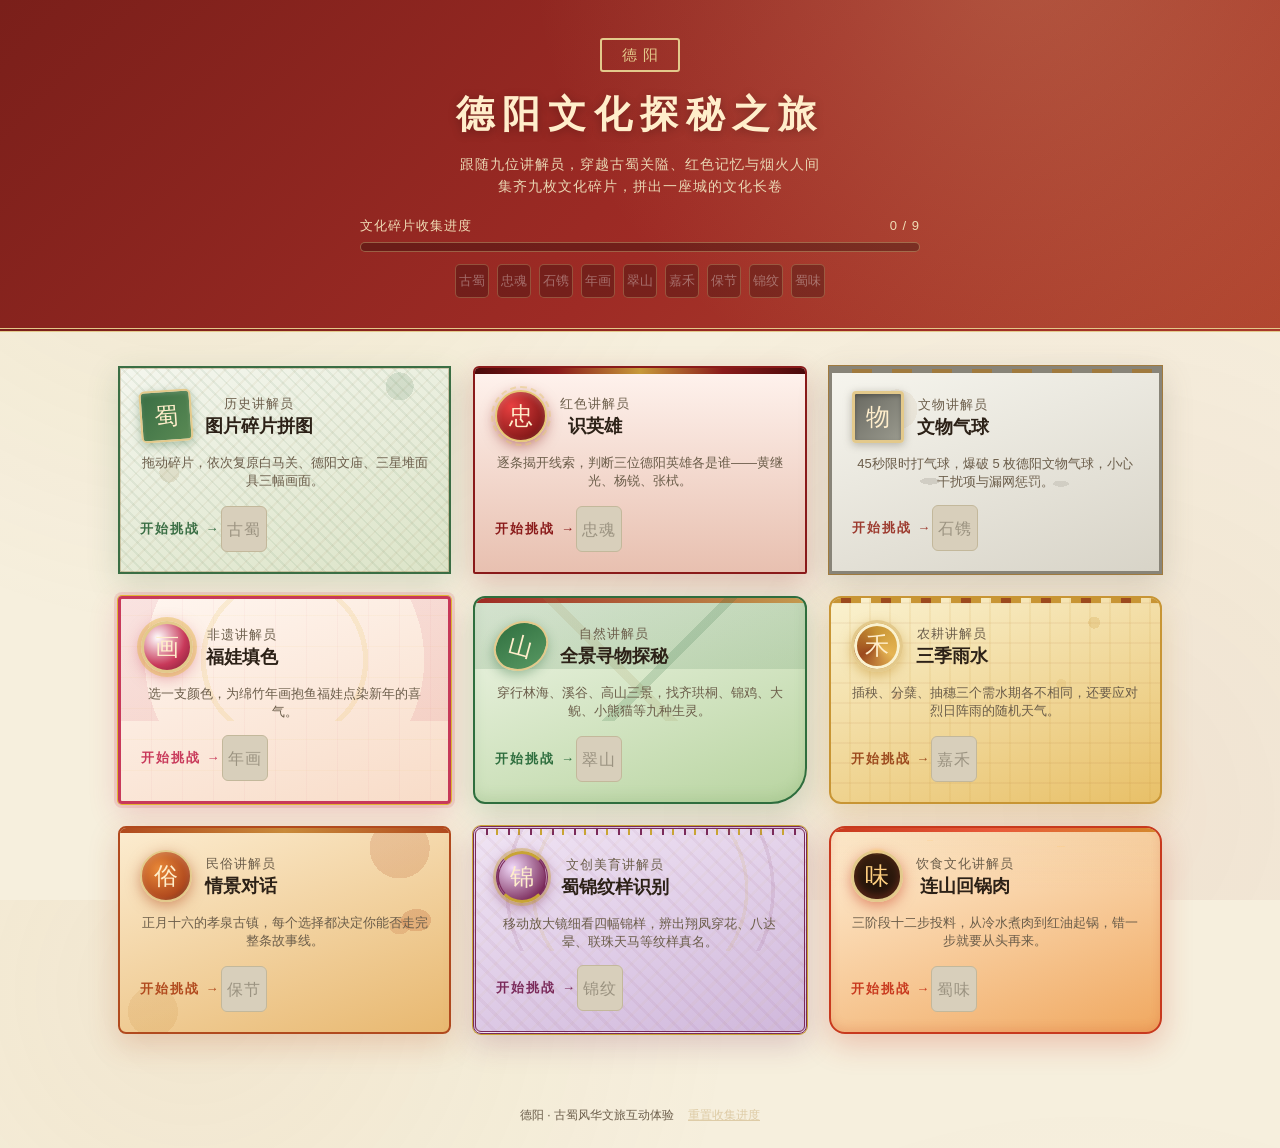
==== 游戏/index.html @ 041a2349 "Add files via upload" ====
<!DOCTYPE html>
<html lang="zh-CN">
<head>
<meta charset="UTF-8">
<meta name="viewport" content="width=device-width, initial-scale=1.0">
<title>德阳文化探秘 · 九大讲解员互动小游戏</title>
<link rel="stylesheet" href="style.css?v=16">
</head>
<body>

<header class="hero">
  <div class="hero-inner">
    <div class="hero-mark">德阳</div>
    <h1>德阳文化探秘之旅</h1>
    <p class="hero-sub">跟随九位讲解员，穿越古蜀关隘、红色记忆与烟火人间<br>集齐九枚文化碎片，拼出一座城的文化长卷</p>
    <div class="progress-wrap">
      <div class="progress-info">
        <span>文化碎片收集进度</span>
        <span id="progressText">0 / 9</span>
      </div>
      <div class="progress-bar"><div id="progressBar" class="progress-fill"></div></div>
      <div id="fragmentBar" class="fragment-bar"></div>
    </div>
  </div>
</header>

<main class="container">
  <div id="stationGrid" class="station-grid"></div>
  <div id="allDone" class="all-done" hidden>
    <div class="all-done-seal">大成</div>
    <h2>九鼎齐聚 · 文化大成</h2>
    <p>古蜀、忠魂、石镌、年画、翠山、嘉禾、保节、锦纹、蜀味——九枚碎片在握，你已走完德阳文化长卷。</p>
    <button id="resetBtn" class="btn btn-ghost btn-sm">重新开始探索</button>
  </div>
</main>

<footer class="footer">
  <span>德阳 · 古蜀风华文旅互动体验</span>
  <button id="resetBtn2" class="link-btn">重置收集进度</button>
</footer>

<script src="js/common.js?v=16"></script>
<script src="js/g1-puzzle.js?v=16"></script>
<script src="js/g2-scratch.js?v=16"></script>
<script src="js/g3-balloons.js?v=16"></script>
<script src="js/g4-coloring.js?v=16"></script>
<script src="js/g5-hidden.js?v=16"></script>
<script src="js/g6-rain.js?v=16"></script>
<script src="js/g7-dialogue.js?v=16"></script>
<script src="js/g8-magnifier.js?v=16"></script>
<script src="js/g9-cooking.js?v=16"></script>
<script src="js/main.js?v=16"></script>
</body>
</html>
---- 游戏/style.css ----
/* ============ 基础与主题 ============ */
:root{
  --paper:#f6efdd;
  --paper-2:#efe5cc;
  --card:#fffaf0;
  --ink:#2c2117;
  --ink-soft:#6b5d4a;
  --red:#9e2b25;
  --red-deep:#7a1f1a;
  --gold:#c49a4e;
  --gold-light:#e3c98b;
  --jade:#3f6e54;
  --shadow:0 10px 30px rgba(60,35,15,.14);
}
*{box-sizing:border-box;margin:0;padding:0}
html,body{height:100%}
body{
  font-family:"Microsoft YaHei","PingFang SC","Hiragino Sans GB",sans-serif;
  color:var(--ink);
  background:
    radial-gradient(circle at 15% 10%, rgba(196,154,78,.10), transparent 40%),
    radial-gradient(circle at 85% 90%, rgba(158,43,37,.07), transparent 45%),
    var(--paper);
  line-height:1.6;
}
button{font-family:inherit;cursor:pointer;border:none;background:none;color:inherit}
img{display:block;max-width:100%}

/* ============ 顶部 ============ */
.hero{
  background:linear-gradient(135deg,#7a1f1a 0%,#9e2b25 55%,#b1452f 100%);
  color:#fbeeda;
  padding:38px 20px 30px;
  position:relative;
  overflow:hidden;
  border-bottom:4px double var(--gold-light);
}
.hero::after{
  content:"";position:absolute;inset:0;pointer-events:none;
  background:radial-gradient(circle at 80% -20%, rgba(227,201,139,.25), transparent 45%);
}
.hero-inner{max-width:1080px;margin:0 auto;position:relative;z-index:1;text-align:center}
.hero-mark{
  display:inline-block;border:2px solid var(--gold-light);color:var(--gold-light);
  font-family:"STKaiti","KaiTi",serif;font-size:15px;letter-spacing:6px;
  padding:3px 14px 3px 20px;border-radius:3px;margin-bottom:12px;
}
.hero h1{
  font-family:"STKaiti","KaiTi",serif;font-size:38px;letter-spacing:8px;
  color:#ffeecb;text-shadow:0 2px 10px rgba(0,0,0,.25);margin-bottom:8px;
}
.hero-sub{font-size:14px;color:#e9d6b3;letter-spacing:1px}
.progress-wrap{max-width:560px;margin:18px auto 0;text-align:left}
.progress-info{display:flex;justify-content:space-between;font-size:13px;color:#f0ddb6;margin-bottom:6px;letter-spacing:1px}
.progress-bar{height:10px;background:rgba(0,0,0,.28);border-radius:6px;overflow:hidden;border:1px solid rgba(227,201,139,.4)}
.progress-fill{height:100%;width:0%;border-radius:6px;
  background:linear-gradient(90deg,var(--gold-light),#f6e3ae);
  transition:width .5s ease;}
.fragment-bar{display:flex;gap:8px;margin-top:12px;justify-content:center;flex-wrap:wrap}
.fragment-bar .mini-seal{
  width:34px;height:34px;border-radius:5px;display:flex;align-items:center;justify-content:center;
  font-family:"STKaiti","KaiTi",serif;font-size:13px;letter-spacing:0;
  background:rgba(0,0,0,.25);color:rgba(255,255,255,.35);border:1px solid rgba(227,201,139,.3);
}
.fragment-bar .mini-seal.got{
  background:linear-gradient(135deg,#c84034,#9e2b25);color:#ffeecb;
  border-color:var(--gold-light);box-shadow:0 2px 8px rgba(0,0,0,.3);
}

/* ============ 站点卡片 ============ */
.container{max-width:1080px;margin:0 auto;padding:34px 18px 50px}
.station-grid{display:grid;grid-template-columns:repeat(3,1fr);gap:22px}
.station-card{
  position:relative;background:var(--card);border:1px solid #e3d5b4;border-radius:10px;
  padding:22px 20px 20px;box-shadow:var(--shadow);cursor:pointer;overflow:hidden;
  transition:transform .18s ease,box-shadow .18s ease;display:flex;flex-direction:column;
}
.station-card::before{
  content:"";position:absolute;top:0;left:0;right:0;height:5px;
  background:linear-gradient(90deg,var(--red),var(--gold));
}
.station-card:hover{transform:translateY(-5px);box-shadow:0 16px 38px rgba(60,35,15,.22)}
.card-top{display:flex;align-items:center;gap:13px;margin-bottom:12px}
.card-badge{
  width:52px;height:52px;flex:0 0 52px;border-radius:50%;
  background:linear-gradient(135deg,#8a2420,#b03b2d);color:#ffeecb;
  display:flex;align-items:center;justify-content:center;
  font-family:"STKaiti","KaiTi",serif;font-size:24px;border:2px solid var(--gold-light);
  position:relative;
}
.card-guide{font-size:13px;color:var(--ink-soft);letter-spacing:1px}
.card-title{font-size:18px;font-weight:700;color:var(--ink);margin-top:1px}
.card-desc{font-size:13px;color:var(--ink-soft);flex:1}
.card-foot{margin-top:14px;display:flex;align-items:center;justify-content:space-between}
.card-play{font-size:13px;color:var(--red);letter-spacing:2px;font-weight:700}
.seal{
  width:46px;height:46px;border-radius:6px;display:flex;align-items:center;justify-content:center;
  font-family:"STKaiti","KaiTi",serif;font-size:16px;line-height:1.1;text-align:center;
  background:#d8cfbb;color:#9b9381;border:1px solid #c3b89b;letter-spacing:1px;
}
.seal.got{
  background:linear-gradient(135deg,#c84034,#8f211c);color:#ffeecb;
  border:1px solid var(--gold-light);box-shadow:0 3px 10px rgba(158,43,37,.35);
}
.station-card.done .card-play{color:var(--jade)}
.station-card .done-ribbon{
  position:absolute;right:-30px;top:10px;transform:rotate(38deg);
  background:var(--jade);color:#fff;font-size:11px;padding:2px 34px;letter-spacing:2px;
}

/* ============ 卡片装饰层通用 ============ */
.card-deco{position:absolute;pointer-events:none;left:0;right:0;top:0;height:60%;overflow:hidden;z-index:0}
.card-top,.card-desc{position:relative;z-index:1}
.card-foot,.done-ribbon{position:relative;z-index:2}

/* ============ 九张卡片专属 UI 设计 ============
   每张卡片：不同的圆角组合、边框样式、底纹、徽章形状、装饰元素
   安全策略：不用 clip-path（会裁内容和边框），用 border-radius + border + box-shadow 多层叠加
================================================================= */

/* --- g1 古蜀拼图：直角方形 + 青铜回纹 + 方形印章 --- */
.station-card.g1{
  background:
    repeating-linear-gradient(45deg,rgba(58,110,68,.08) 0 2px,transparent 2px 8px),
    repeating-linear-gradient(-45deg,rgba(138,106,46,.06) 0 2px,transparent 2px 10px),
    linear-gradient(160deg,#f4f6ee 0%,#dce4c8 100%);
  border:2px solid #3a6e44;border-radius:0;
  box-shadow:inset 0 0 0 1px rgba(138,106,46,.3),0 10px 30px rgba(58,110,68,.18);
}
.station-card.g1::before{display:none}
.station-card.g1 .card-badge{
  border-radius:6px;transform:rotate(-4deg);
  background:linear-gradient(135deg,#3a6e44,#5a8a54);
  box-shadow:0 3px 10px rgba(58,110,68,.4),inset 0 2px 4px rgba(255,255,255,.15);
}
.station-card.g1 .card-deco{
  background:
    radial-gradient(circle at 85% 15%,rgba(58,110,68,.14) 0 14px,transparent 14px),
    radial-gradient(circle at 15% 85%,rgba(138,106,46,.12) 0 10px,transparent 10px);
}
.station-card.g1 .card-play{color:#3a6e44;font-weight:800}

/* --- g2 革命红：上圆角下方直 + 红金条 + 圆形勋章 --- */
.station-card.g2{
  background:linear-gradient(180deg,#fff3ee 0%,#e8c0b0 100%);
  border:2px solid #8a1a1a;border-radius:6px 6px 2px 2px;
  box-shadow:0 10px 30px rgba(138,26,26,.22);
}
.station-card.g2::before{
  height:6px;background:linear-gradient(90deg,#4a0a0a,#8a1a1a,#c79a3a,#8a1a1a,#4a0a0a);
}
.station-card.g2 .card-badge{
  border-radius:50%;
  background:radial-gradient(circle at 30% 30%,#e84040,#8a1a1a 70%,#4a0a0a);
  border-color:#e6c878;
  box-shadow:0 4px 14px rgba(138,26,26,.5),inset 0 2px 6px rgba(255,255,255,.2);
}
.station-card.g2 .card-badge::after{
  content:"";position:absolute;inset:-6px;border-radius:50%;
  border:2px dashed rgba(230,200,120,.5);animation:spin 20s linear infinite;
}
@keyframes spin{to{transform:rotate(360deg)}}
.station-card.g2 .card-deco{display:none}
.station-card.g2 .card-play{color:#8a1a1a;font-weight:800}

/* --- g3 石刻灰：直角方形 + 双层边框 + 石印章 --- */
.station-card.g3{
  background:
    radial-gradient(circle at 20% 20%,rgba(160,122,62,.08) 0 20px,transparent 20px),
    linear-gradient(160deg,#f6f5ee 0%,#d8d4c8 100%);
  border:3px solid #888478;border-radius:0;
  box-shadow:0 0 0 1px #a07a3e,0 10px 30px rgba(100,95,80,.2);
}
.station-card.g3::before{
  height:4px;background:repeating-linear-gradient(90deg,#888478 0 20px,#a07a3e 20px 40px);
}
.station-card.g3 .card-badge{
  border-radius:4px;border-width:3px;
  background:linear-gradient(135deg,#6a6a62,#9a9a8e);
  box-shadow:inset 0 2px 4px rgba(0,0,0,.25),0 2px 8px rgba(100,95,80,.4);
}
.station-card.g3 .card-deco{
  background:
    radial-gradient(ellipse 60px 20px at 30% 92%,rgba(136,132,120,.25) 0 10px,transparent 10px),
    radial-gradient(ellipse 40px 15px at 70% 94%,rgba(136,132,120,.2) 0 8px,transparent 8px);
}
.station-card.g3 .card-play{color:#9c3a2e;font-weight:700}

/* --- g4 年画彩：小圆角 + 品红双线 + 光晕徽章 --- */
.station-card.g4{
  border:3px solid #c8395a;border-radius:4px;
  background:
    repeating-linear-gradient(0deg,transparent 0 30px,rgba(230,181,52,.05) 30px 31px),
    repeating-linear-gradient(90deg,transparent 0 30px,rgba(200,57,90,.04) 30px 31px),
    linear-gradient(160deg,#fff6f0 0%,#f8dcc8 100%);
  box-shadow:0 0 0 1px #e2b534,0 0 0 4px rgba(200,57,90,.15),0 10px 30px rgba(200,57,90,.2);
}
.station-card.g4::before{display:none}
.station-card.g4 .card-badge{
  border-radius:50%;border-width:3px;
  background:radial-gradient(circle at 30% 30%,#fff,#c8395a 60%,#7a1a32);
  box-shadow:0 0 0 4px rgba(226,181,52,.4),0 4px 16px rgba(200,57,90,.5);
}
.station-card.g4 .card-deco{
  background:
    radial-gradient(circle at 50% 50%,transparent 0 45%,rgba(226,181,52,.14) 45% 48%,transparent 48%),
    radial-gradient(circle at 50% 50%,transparent 0 80%,rgba(200,57,90,.10) 80% 100%);
}
.station-card.g4 .card-play{color:#c8395a;font-weight:800}

/* --- g5 山林绿：右下大圆角 + 山脉底纹 + 叶片徽章 --- */
.station-card.g5{
  border:2px solid #2e6e3e;border-radius:12px 12px 36px 12px;
  background:
    linear-gradient(180deg,rgba(46,110,62,.14) 35%,transparent 35%),
    linear-gradient(160deg,#f0f6e8 0%,#b8d4a0 100%);
  box-shadow:0 10px 30px rgba(46,110,62,.2),inset 0 -6px 12px rgba(100,150,80,.15);
}
.station-card.g5 .card-badge{
  border-radius:60% 40% 60% 40%;
  background:linear-gradient(135deg,#2e6e3e,#5a9a64);
  transform:rotate(15deg);
  box-shadow:0 4px 12px rgba(46,110,62,.4);
}
.station-card.g5 .card-deco{
  background:
    linear-gradient(135deg,transparent 55%,rgba(46,110,62,.18) 55% 58%,transparent 58%),
    linear-gradient(-135deg,transparent 55%,rgba(156,138,78,.14) 55% 58%,transparent 58%);
}
.station-card.g5 .card-play{color:#2e6e3e;font-weight:700}

/* --- g6 农耕金：标准圆角 + 稻穗底纹 + 波纹徽章 --- */
.station-card.g6{
  border:2px solid #c89534;border-radius:12px;
  background:
    repeating-linear-gradient(90deg,transparent 0 18px,rgba(200,149,52,.1) 18px 20px),
    repeating-linear-gradient(0deg,transparent 0 18px,rgba(156,74,30,.06) 18px 20px),
    linear-gradient(160deg,#faf2d0 0%,#e8c068 100%);
  box-shadow:0 10px 30px rgba(200,149,52,.25);
}
.station-card.g6::before{
  height:5px;background:
    repeating-linear-gradient(90deg,#c89534 0 10px,#9c4a1e 10px 20px,#c89534 20px 30px,transparent 30px 40px);
}
.station-card.g6 .card-badge{
  border-radius:50%;border-width:3px;
  background:conic-gradient(#c89534,#e6b554,#9c4a1e,#c89534);
  box-shadow:0 4px 12px rgba(200,149,52,.5),inset 0 0 0 3px #faf2d0;
}
.station-card.g6 .card-deco{
  background:
    radial-gradient(circle at 80% 20%,rgba(200,149,52,.22) 0 6px,transparent 6px),
    radial-gradient(circle at 20% 80%,rgba(156,74,30,.17) 0 4px,transparent 4px),
    radial-gradient(circle at 70% 70%,rgba(200,149,52,.14) 0 5px,transparent 5px);
}
.station-card.g6 .card-play{color:#9c4a1e;font-weight:800}

/* --- g7 民俗暖：等距圆角 + 对话气泡 + 暖橙徽章 --- */
.station-card.g7{
  border:2px solid #b14a1e;border-radius:8px;
  background:
    radial-gradient(circle at 85% 10%,rgba(177,74,30,.18) 0 30px,transparent 30px),
    radial-gradient(circle at 10% 90%,rgba(200,138,58,.15) 0 25px,transparent 25px),
    linear-gradient(160deg,#fcecd0 0%,#e8b870 100%);
  box-shadow:0 10px 30px rgba(177,74,30,.22);
}
.station-card.g7::before{
  height:5px;background:linear-gradient(90deg,#b14a1e,#c88a3a,#b14a1e);
}
.station-card.g7 .card-badge{
  border-radius:50%;
  background:radial-gradient(circle at 35% 35%,#e88838,#b14a1e 65%,#5a2210);
  box-shadow:0 4px 14px rgba(177,74,30,.5),inset 0 2px 6px rgba(255,255,255,.2);
}
.station-card.g7 .card-deco{
  background:
    radial-gradient(ellipse 40px 30px at 90% 75%,rgba(177,74,30,.22) 0 15px,transparent 15px),
    radial-gradient(ellipse 25px 20px at 85% 80%,rgba(177,74,30,.17) 0 10px,transparent 10px);
}
.station-card.g7 .card-play{color:#b14a1e;font-weight:800}

/* --- g8 蜀锦紫：中圆角 + 紫金双线 + 放大镜圆框徽章 --- */
.station-card.g8{
  border:3px double #7a2a5a;border-radius:8px;
  background:
    repeating-linear-gradient(45deg,rgba(122,42,90,.05) 0 3px,transparent 3px 12px),
    repeating-linear-gradient(-45deg,rgba(200,164,52,.04) 0 3px,transparent 3px 12px),
    linear-gradient(160deg,#f0e4f4 0%,#d0b8dc 100%);
  box-shadow:0 0 0 1px #c8a434,0 10px 30px rgba(122,42,90,.22);
}
.station-card.g8::before{
  height:6px;background:
    repeating-linear-gradient(90deg,transparent 0 10px,#7a2a5a 10px 12px,transparent 12px 20px,#c8a434 20px 22px);
}
.station-card.g8 .card-badge{
  border-radius:50%;border-width:3px;border-style:solid double;
  border-color:#c8a434 #7a2a5a;
  background:radial-gradient(circle at 30% 30%,#f0d8f8,#7a2a5a 80%);
  box-shadow:0 0 0 3px rgba(200,164,52,.4),0 4px 14px rgba(122,42,90,.5);
}
.station-card.g8 .card-deco{
  background:
    radial-gradient(circle at 50% 50%,transparent 0 60%,rgba(200,164,52,.12) 60% 62%,transparent 62%),
    radial-gradient(circle at 50% 50%,transparent 0 75%,rgba(122,42,90,.10) 75% 77%,transparent 77%);
}
.station-card.g8 .card-play{color:#7a2a5a;font-weight:700}

/* --- g9 美食橙：大圆角 + 蒸汽曲线 + 锅形徽章 --- */
.station-card.g9{
  border:2px solid #c8391e;border-radius:16px;
  background:
    linear-gradient(180deg,rgba(212,137,44,.1) 0%,transparent 30%),
    linear-gradient(160deg,#fff0d8 0%,#f0a860 100%);
  box-shadow:0 10px 30px rgba(200,57,30,.25),inset 0 -4px 10px rgba(200,57,30,.15);
}
.station-card.g9::before{
  height:4px;background:linear-gradient(90deg,#c8391e,#e85a3a,#d4892c);
  border-radius:16px 16px 0 0;
}
.station-card.g9 .card-badge{
  border-radius:50% 50% 48% 48%;border-width:3px;
  background:linear-gradient(180deg,#3a2010,#1a1008);
  box-shadow:0 4px 14px rgba(200,57,30,.5),inset 0 -4px 8px rgba(232,90,58,.3);
  color:#ffd080;
}
.station-card.g9 .card-badge::before{
  content:"";position:absolute;top:-6px;left:50%;transform:translateX(-50%);
  width:20px;height:8px;border-radius:50%;
  background:radial-gradient(ellipse,rgba(255,200,120,.6) 0%,transparent 70%);
}
.station-card.g9 .card-deco{
  background:
    radial-gradient(ellipse 30px 6px at 70% 15%,rgba(255,200,120,.3) 0 4px,transparent 4px),
    radial-gradient(ellipse 25px 5px at 30% 10%,rgba(255,200,120,.25) 0 3px,transparent 3px),
    radial-gradient(ellipse 20px 4px at 50% 25%,rgba(255,200,120,.2) 0 3px,transparent 3px);
}
.station-card.g9 .card-play{color:#c8391e;font-weight:800}

/* ============ 通用按钮 ============ */
.btn{
  display:inline-block;padding:10px 26px;border-radius:6px;font-size:15px;letter-spacing:2px;
  background:linear-gradient(135deg,#b03b2d,#8a2420);color:#ffeecb;
  box-shadow:0 4px 12px rgba(138,36,32,.3);transition:transform .12s;
}
.btn:hover{transform:translateY(-2px)}
.btn:active{transform:translateY(0)}
.btn-ghost{background:transparent;color:var(--red);border:1.5px solid var(--red);box-shadow:none}
.btn-sm{padding:6px 16px;font-size:13px}
.link-btn{font-size:12px;color:#d9c49a;text-decoration:underline;opacity:.8}
.link-btn:hover{opacity:1}

/* ============ 游戏弹窗 ============ */
.game-layer{
  position:fixed;inset:0;z-index:100;background:rgba(35,22,12,.58);
  display:flex;align-items:center;justify-content:center;padding:22px;
  animation:fadeIn .25s ease;
}
@keyframes fadeIn{from{opacity:0}to{opacity:1}}
.game-box{
  position:relative;
  width:100%;max-width:920px;max-height:94vh;display:flex;flex-direction:column;
  background:var(--paper);border-radius:12px;overflow:hidden;
  border:2px solid var(--gold-light);box-shadow:0 24px 70px rgba(0,0,0,.45);
  animation:popIn .3s cubic-bezier(.2,1.2,.3,1);
}
@keyframes popIn{from{transform:scale(.92);opacity:0}to{transform:scale(1);opacity:1}}
.game-head{
  display:flex;align-items:center;justify-content:space-between;
  padding:13px 22px;background:linear-gradient(135deg,#7a1f1a,#a03128);color:#ffeecb;
  border-bottom:2px solid var(--gold-light);flex:0 0 auto;
}
.gh-guide{font-size:12px;color:#e9d6b3;letter-spacing:2px;display:block}
.game-head h2{font-size:19px;letter-spacing:2px;font-weight:700}
.gh-close{
  width:34px;height:34px;border-radius:50%;font-size:20px;line-height:1;
  color:#ffeecb;border:1.5px solid rgba(233,214,179,.6);transition:background .15s;
}
.gh-close:hover{background:rgba(255,255,255,.15)}
.game-body{padding:24px;overflow-y:auto;flex:1}
.game-tip{
  background:#fbf3df;border:1px dashed var(--gold);border-radius:8px;
  padding:10px 14px;font-size:13.5px;color:var(--ink-soft);margin-bottom:18px;
}
.game-tip b{color:var(--red)}

/* ============ 通关弹窗 ============ */
.win-mask{
  position:absolute;inset:0;z-index:50;background:rgba(35,22,12,.5);
  display:flex;align-items:center;justify-content:center;padding:20px;
  animation:fadeIn .3s ease;
}
.win-card{
  background:linear-gradient(180deg,#fffaf0,#f6ead0);
  border:3px double var(--gold);border-radius:14px;padding:30px 36px;text-align:center;
  max-width:380px;animation:popIn .4s cubic-bezier(.2,1.3,.3,1);
}
.win-label{font-size:13px;letter-spacing:5px;color:var(--ink-soft)}
.win-seal{
  width:96px;height:96px;margin:16px auto 12px;border-radius:12px;
  background:linear-gradient(135deg,#cf4434,#8f211c);color:#ffeecb;
  display:flex;align-items:center;justify-content:center;
  font-family:"STKaiti","KaiTi",serif;font-size:34px;letter-spacing:4px;
  border:2px solid var(--gold-light);box-shadow:0 8px 24px rgba(158,43,37,.4);
  animation:sealDrop .6s cubic-bezier(.2,1.4,.3,1);
}
@keyframes sealDrop{from{transform:scale(1.8) rotate(-14deg);opacity:0}to{transform:scale(1) rotate(0);opacity:1}}
.win-card h3{font-size:20px;letter-spacing:3px;margin-bottom:6px}
.win-card p{font-size:13.5px;color:var(--ink-soft);margin-bottom:20px}

/* ============ Toast ============ */
.toast{
  position:fixed;left:50%;bottom:46px;transform:translateX(-50%);
  background:rgba(44,33,23,.92);color:#fbeeda;padding:10px 22px;border-radius:30px;
  font-size:14px;letter-spacing:1px;z-index:300;animation:toastIn .3s;max-width:86vw;text-align:center;
}
@keyframes toastIn{from{opacity:0;transform:translate(-50%,12px)}to{opacity:1;transform:translate(-50%,0)}}

/* ============ 集齐横幅 ============ */
.all-done{margin-top:40px;text-align:center;background:linear-gradient(135deg,#7a1f1a,#a03128);
  border:2px solid var(--gold-light);border-radius:14px;padding:36px 24px;color:#ffeecb}
.all-done h2{font-family:"STKaiti","KaiTi",serif;font-size:30px;letter-spacing:8px;margin:12px 0 8px}
.all-done p{color:#e9d6b3;font-size:14px;max-width:600px;margin:0 auto 18px}
.all-done-seal{
  width:84px;height:84px;margin:0 auto;border-radius:12px;background:rgba(0,0,0,.22);
  border:2px solid var(--gold-light);display:flex;align-items:center;justify-content:center;
  font-family:"STKaiti","KaiTi",serif;font-size:30px;letter-spacing:4px;
}

.footer{
  text-align:center;padding:22px;font-size:12px;color:var(--ink-soft);
  display:flex;gap:14px;justify-content:center;align-items:center;
}

/* ============ 游戏1：拼图 ============ */
.puz-wrap{display:flex;flex-direction:column;align-items:center;gap:20px}
.puz-board{
  width:min(78vw,420px);aspect-ratio:1;display:grid;grid-template-columns:1fr 1fr 1fr;
  gap:4px;background:#e7dcbf;padding:6px;border-radius:8px;border:1px solid #d7c8a2;
}
.puz-slot{border:2px dashed #b6a27a;border-radius:6px;background:rgba(255,255,255,.55);
  position:relative;min-height:0}
.puz-slot.correct{border-color:var(--jade)}
.puz-piece{
  width:80px;height:80px;border-radius:5px;cursor:grab;
  background-size:300% 300%;border:2px solid #fff;
  box-shadow:0 4px 12px rgba(60,35,15,.28);touch-action:none;user-select:none;
}
.puz-piece:active{cursor:grabbing}
.puz-piece.locked{width:100%;height:100%;border:none;box-shadow:none;border-radius:4px;cursor:default}
.puz-ghost{position:fixed;z-index:400;pointer-events:none;opacity:.85;
  box-shadow:0 12px 30px rgba(0,0,0,.35);transform:scale(1.06);border-radius:5px;
  background-size:300% 300%;}
.puz-tray{display:flex;gap:10px;flex-wrap:wrap;justify-content:center;max-width:380px}
.puz-status{font-size:13px;color:var(--ink-soft);letter-spacing:1px}
.puz-progress{display:flex;align-items:center;gap:8px;font-size:13px;color:var(--ink-soft)}
.puz-dot{width:10px;height:10px;border-radius:50%;background:#d7c8a2;transition:all .3s}
.puz-dot.active{background:var(--red);transform:scale(1.3)}
.puz-dot.done{background:var(--jade)}

/* ============ 游戏2：揭线索识英雄 ============ */
.hero-stage{max-width:560px;margin:0 auto}
.hero-progress{display:flex;align-items:center;gap:8px;font-size:13px;color:var(--ink-soft);margin-bottom:16px}
.hero-dot{width:10px;height:10px;border-radius:50%;background:#d7c8a2;transition:all .3s}
.hero-dot.active{background:var(--red);transform:scale(1.3)}
.hero-dot.done{background:var(--jade)}
.hero-clues{display:flex;flex-direction:column;gap:10px;margin-bottom:20px}
.hero-clue{position:relative;perspective:600px;height:auto}
.hero-clue .clue-cover{
  position:absolute;inset:0;z-index:2;border:none;border-radius:8px;cursor:pointer;
  background:linear-gradient(135deg,#8a7d6b,#6b5e4f);color:#ffeecb;
  display:flex;align-items:center;justify-content:center;gap:10px;
  transition:all .45s;backface-visibility:hidden;
}
.hero-clue .clue-cover .clue-num{
  width:28px;height:28px;border-radius:50%;background:rgba(255,255,255,.2);
  display:flex;align-items:center;justify-content:center;font-weight:700;font-size:14px;
}
.hero-clue .clue-cover .clue-label{font-size:13px;letter-spacing:2px}
.hero-clue .clue-text{
  font-size:13px;color:var(--ink);line-height:1.6;padding:12px 14px;margin:0;
  border:1.5px solid #ddcca3;border-radius:8px;background:#fffaf0;min-height:48px;
}
.hero-clue.flipped .clue-cover{opacity:0;transform:rotateY(180deg);pointer-events:none}
.hero-clue.flipped .clue-text{border-color:var(--gold);box-shadow:0 3px 12px rgba(196,154,78,.25);
  background:linear-gradient(135deg,#fffaf0,#fdefcf)}
.hero-guess{border-top:1.5px solid #e0d5b8;padding-top:16px}
.guess-meta{font-size:13px;color:var(--ink-soft);margin-bottom:6px}
.guess-prompt{font-size:13px;color:var(--red);margin-bottom:12px;min-height:18px}
.guess-opts{display:grid;grid-template-columns:1fr 1fr;gap:10px}
.guess-btn{padding:11px;border:1.5px solid var(--red);border-radius:8px;font-size:14px;
  color:var(--red);background:#fff;transition:all .15s;letter-spacing:1px;cursor:pointer}
.guess-btn:hover:not(:disabled){background:var(--red);color:#ffeecb}
.guess-btn:disabled{opacity:.45;cursor:default}
.guess-btn.wrong{background:#b9b0a0;color:#fff;border-color:#b9b0a0;opacity:1}

/* ============ 游戏3：气球（重制版） ============ */
.sky-stage{
  position:relative;height:500px;border-radius:12px;overflow:hidden;border:1px solid #cdd8e6;
  background:linear-gradient(180deg,#aecbe8 0%,#d8e6f2 55%,#eef4e8 78%,#cfe0c2 100%);
}
.sky-stage::before{content:"";position:absolute;left:8%;top:14%;width:120px;height:34px;
  background:rgba(255,255,255,.75);border-radius:40px;filter:blur(1px)}
.sky-stage::after{content:"";position:absolute;right:10%;top:24%;width:160px;height:40px;
  background:rgba(255,255,255,.6);border-radius:40px}
.sky-ground{position:absolute;left:0;right:0;bottom:0;height:52px;
  background:linear-gradient(180deg,#9dbf84,#7da564);pointer-events:none}
/* 云朵装饰 */
.sky-cloud{position:absolute;background:rgba(255,255,255,.55);border-radius:40px;filter:blur(1px);pointer-events:none}
.sky-cloud.c1{width:110px;height:30px;top:8%;left:6%;animation:cloudDrift 28s linear infinite}
.sky-cloud.c2{width:140px;height:38px;top:22%;right:8%;animation:cloudDrift 36s linear infinite reverse}
.sky-cloud.c3{width:80px;height:22px;top:40%;left:45%;animation:cloudDrift 22s linear infinite}
@keyframes cloudDrift{
  from{transform:translateX(-30px)}to{transform:translateX(30px)}
}

/* HUD */
.sky-hud{
  display:flex;gap:14px;flex-wrap:wrap;justify-content:center;margin-bottom:10px;
  padding:10px 14px;background:rgba(44,33,23,.82);color:#ffeecb;border-radius:10px;
  font-size:13px;letter-spacing:1px;
}
.sky-hud .hud-item b{color:#ffd88a;margin-left:2px}
.sky-hud .hud-combo b{color:#ff8040}

/* 气球 — 上升 + 左右摇摆 */
@keyframes riseUp{
  from{bottom:-160px}
  to{bottom:110%}
}
.balloon{
  position:absolute;width:118px;
  animation:riseUp var(--rise,8s) linear forwards;
  --sway:2.5s;pointer-events:auto;z-index:2;
  filter:drop-shadow(0 8px 14px rgba(30,40,60,.18));
  will-change:bottom,transform;
}
@keyframes sway{
  from{transform:translateX(-6px) rotate(-1deg)}to{transform:translateX(6px) rotate(1deg)}
}
.balloon > *{animation:sway var(--sway,2.5s) ease-in-out infinite alternate}

/* 气球球体 — 多层光照营造玻璃质感 */
.balloon .b-body{
  --bc:#c84034;border-radius:50% 50% 48% 48%;
  padding:18px 10px 26px;text-align:center;color:#fff;
  position:relative;overflow:hidden;
  display:flex;flex-direction:column;align-items:center;gap:3px;
  /* 3 层渐变叠加：底部反射光 + 主体色(上亮下暗) + 左上高光 */
  background:
    /* 底部环境光反射（右下偏暗） */
    radial-gradient(ellipse 60% 35% at 75% 78%, rgba(0,0,0,.28), transparent 60%),
    /* 主体色（上亮下暗的球形渐变） */
    radial-gradient(ellipse 85% 95% at 50% 38%, var(--bc), color-mix(in oklab, var(--bc) 55%, black) 100%),
    /* 左上高光（白色椭圆，模拟顶部光源） */
    radial-gradient(ellipse 38% 30% at 32% 22%, rgba(255,255,255,.85), rgba(255,255,255,.2) 55%, transparent 75%);
  /* 内阴影增加体积感：底部暗边 + 左右轻微暗角 */
  box-shadow:
    inset 0 -10px 18px rgba(0,0,0,.25),
    inset 0 2px 6px rgba(255,255,255,.15),
    inset 6px 0 14px rgba(0,0,0,.12),
    inset -6px 0 14px rgba(0,0,0,.12);
}
/* 气球顶端高光 — 小而亮的白斑 */
.balloon .b-body::before{
  content:"";position:absolute;top:12%;left:22%;
  width:28%;height:20%;border-radius:50%;
  background:radial-gradient(ellipse, rgba(255,255,255,.9), transparent 70%);
  filter:blur(1px);pointer-events:none;
}
/* 气球结点 — 小三角 */
.balloon .b-body::after{
  content:"";position:absolute;bottom:-5px;left:50%;transform:translateX(-50%);
  width:10px;height:8px;
  background:linear-gradient(180deg, color-mix(in oklab, var(--bc) 60%, black), color-mix(in oklab, var(--bc) 30%, black));
  clip-path:polygon(0 0, 100% 0, 50% 100%);
}
/* 气球底部小褶皱 */
.balloon .b-knot{
  position:absolute;bottom:-12px;left:50%;transform:translateX(-50%);
  width:14px;height:6px;border-radius:50%;
  background:color-mix(in oklab, var(--bc) 40%, black);
  z-index:2;
}

/* 图标 + 文字标签 */
.balloon .b-icon{font-size:18px;line-height:1;filter:drop-shadow(0 1px 2px rgba(0,0,0,.3))}
.balloon .b-label{
  margin-top:2px;padding:3px 8px;border-radius:10px;
  background:rgba(0,0,0,.28);backdrop-filter:blur(2px);
  border:1px solid rgba(255,255,255,.2);
  font-size:11px;font-weight:700;line-height:1.2;letter-spacing:0.5px;
  text-shadow:0 1px 2px rgba(0,0,0,.4);
}
.balloon .b-label .b-name{font-size:inherit}
.balloon .b-string{
  width:1.5px;height:36px;margin:8px auto 0;
  background:linear-gradient(180deg,rgba(60,50,40,.55),rgba(60,50,40,.25));
  position:relative;
}
.balloon .b-string::before{
  content:"";position:absolute;top:-2px;left:50%;transform:translateX(-50%);
  width:4px;height:4px;border-radius:50%;
  background:rgba(0,0,0,.25);
}

/* 爆破 */
.balloon.poped{animation-play-state:paused;pointer-events:none;filter:drop-shadow(0 0 0 transparent)}
.balloon.poped .b-body{animation:popShrink .22s ease-in forwards}
@keyframes popShrink{
  0%{transform:scale(1);opacity:1}
  40%{transform:scale(1.18);opacity:.85}
  100%{transform:scale(.3);opacity:0}
}

/* 爆破粒子 — 现代碎屑飞溅 */
.pop-fx{position:absolute;width:0;height:0;pointer-events:none;z-index:10;transform:translate(-50%,-50%)}
.pop-shard{
  position:absolute;width:14px;height:14px;left:50%;top:50%;
  border-radius:50% 20% 50% 20%;
  transform:translate(-50%,-50%);
  animation:shardFly .55s cubic-bezier(.25,.4,.3,1) forwards;
}
@keyframes shardFly{
  0%{transform:translate(-50%,-50%) scale(1) rotate(0);opacity:1}
  100%{transform:translate(calc(-50% + var(--dx,30px)), calc(-50% + var(--dy,-40px))) scale(.2) rotate(var(--rot,180deg));opacity:0}
}
.pop-ring{position:absolute;width:40px;height:40px;border-radius:50%;left:50%;top:50%;
  transform:translate(-50%,-50%);animation:ringExpand .5s ease forwards}
.pop-ring.good{border:3px solid #3f7d5b;background:radial-gradient(circle,rgba(63,125,91,.4),transparent 70%)}
.pop-ring.bad{border:3px solid #c84034;background:radial-gradient(circle,rgba(200,64,52,.4),transparent 70%)}
@keyframes ringExpand{0%{width:20px;height:20px;opacity:1}100%{width:100px;height:100px;opacity:0}}
.pop-label{position:absolute;left:50%;top:-30px;transform:translateX(-50%);
  font-size:20px;font-weight:900;font-family:"STKaiti","KaiTi",serif;
  animation:labelUp .65s ease forwards;text-shadow:0 2px 8px rgba(0,0,0,.35);
  padding:4px 12px;border-radius:8px;backdrop-filter:blur(3px)}
.pop-label.good{color:#fff;background:rgba(63,125,91,.85)}
.pop-label.bad{color:#fff;background:rgba(200,64,52,.85)}
@keyframes labelUp{0%{opacity:1;transform:translateX(-50%) translateY(0)}100%{opacity:0;transform:translateX(-50%) translateY(-40px)}}

/* 空气冲击波 */
.pop-burst{
  position:absolute;width:20px;height:20px;border-radius:50%;left:50%;top:50%;
  transform:translate(-50%,-50%);
  border:2px solid rgba(255,255,255,.9);
  animation:burstWave .35s ease-out forwards;
}
@keyframes burstWave{
  0%{width:10px;height:10px;opacity:1;border-width:3px}
  100%{width:80px;height:80px;opacity:0;border-width:1px}
}

/* 目标图例 */
.sky-legend{display:flex;gap:10px;flex-wrap:wrap;justify-content:center;margin-top:12px;align-items:center}
.legend-title{font-size:13px;color:var(--ink-soft);letter-spacing:1px;margin-right:4px}
.legend-chip{font-size:13px;padding:6px 14px;border-radius:16px;background:#fffaf0;
  border:1.5px dashed #b6a27a;color:var(--ink);letter-spacing:1px;transition:all .2s}
.legend-chip.got{background:#3f7d5b;color:#fff;border-color:#3f7d5b;border-style:solid;
  box-shadow:0 2px 8px rgba(63,125,91,.4)}

/* ============ 游戏4：填色 ============ */
.color-wrap{display:flex;gap:22px;align-items:flex-start;justify-content:center;flex-wrap:wrap}
.color-stage{background:#fffdf6;border:1px solid #ddcca3;border-radius:12px;padding:10px;
  box-shadow:var(--shadow);width:min(86vw,400px)}
.color-stage svg{width:100%;height:auto;display:block}
.color-stage .zone{cursor:pointer;transition:filter .12s;fill:#fffdf6;stroke:#1b1b1b;stroke-width:4;stroke-linejoin:round}
.color-stage .zone:hover{filter:brightness(.92)}
.color-stage .line{fill:none;stroke:#1b1b1b;stroke-width:3.5;stroke-linecap:round}
.color-stage .ink{fill:#1b1b1b}
@keyframes zonePulse{
  from{filter:drop-shadow(0 0 2px #d43a2f)}
  to{filter:drop-shadow(0 0 8px #d43a2f) drop-shadow(0 0 14px #f2a0b3)}
}
.palette{display:flex;flex-direction:column;gap:12px;min-width:150px}
.swatch-grid{display:grid;grid-template-columns:repeat(4,1fr);gap:8px}
.swatch{width:30px;height:30px;border-radius:6px;border:2px solid #cbbf9f;cursor:pointer;
  transition:transform .1s}
.swatch:hover{transform:scale(1.12)}
.swatch.active{border-color:var(--red);box-shadow:0 0 0 2px rgba(158,43,37,.35);transform:scale(1.12)}
.color-status{font-size:13px;color:var(--ink-soft)}
.color-status b{color:var(--red)}

/* ============ 游戏5：寻物 ============ */
.hunt-stage{position:relative;border-radius:12px;overflow:hidden;border:1px solid #d7c8a2;user-select:none}
.hunt-stage img{width:100%}
.hunt-spot{position:absolute;width:9%;aspect-ratio:1;border-radius:50%;transform:translate(-50%,-50%);
  cursor:pointer;z-index:3}
.hunt-spot .hint-ring{position:absolute;inset:0;border-radius:50%;
  border:2px dashed rgba(255,240,180,.9);animation:ringPulse 1.4s infinite;display:none}
.hunt-stage.hinting .hunt-spot.near .hint-ring{display:block}
@keyframes ringPulse{0%,100%{opacity:.4;transform:scale(.8)}50%{opacity:1;transform:scale(1.15)}}
.hunt-spot.found{cursor:default}
.found-mark{position:absolute;left:50%;top:50%;transform:translate(-50%,-50%);
  width:44px;height:44px;border-radius:50%;background:var(--jade);color:#fff;
  display:flex;align-items:center;justify-content:center;font-size:20px;font-weight:700;
  border:2px solid #fff;box-shadow:0 3px 10px rgba(0,0,0,.3);animation:popIn .3s}
.hunt-list{display:flex;gap:10px;margin-top:14px;justify-content:center;flex-wrap:wrap}
.hunt-item{font-size:13.5px;padding:7px 16px;border-radius:20px;border:1px solid #ddcca3;
  background:#fffaf0;color:var(--ink-soft);letter-spacing:1px}
.hunt-item.found{background:var(--jade);color:#fff;border-color:var(--jade)}
.hunt-ripple{position:absolute;width:26px;height:26px;border:2px solid rgba(255,255,255,.8);
  border-radius:50%;transform:translate(-50%,-50%);pointer-events:none;animation:ripple .6s forwards}
@keyframes ripple{to{width:70px;height:70px;opacity:0}}

/* ============ 游戏6：雨水灌溉 ============ */
.rain-stage{position:relative;border-radius:12px;overflow:hidden;border:1px solid #d7c8a2;
  height:340px;background:#dfe9f3}
.rain-stage img{position:absolute;inset:0;width:100%;height:100%;object-fit:cover;
  opacity:0;transition:opacity .6s}
.rain-stage img.show{opacity:1}
.rain-overlay{position:absolute;inset:0;pointer-events:none;overflow:hidden}
.raindrop{position:absolute;width:3px;background:linear-gradient(180deg,transparent,rgba(170,200,235,.9));
  border-radius:2px;opacity:0;animation:fall linear infinite}
@keyframes fall{0%{transform:translateY(-40px);opacity:0}15%{opacity:.9}100%{transform:translateY(380px);opacity:.2}}
.rain-badge{position:absolute;top:14px;left:14px;background:rgba(44,33,23,.72);color:#ffeecb;
  padding:7px 16px;border-radius:20px;font-size:14px;letter-spacing:2px}
.rain-controls{margin-top:20px;text-align:center}
.rain-slider{width:min(80vw,460px);accent-color:var(--red);cursor:pointer;height:8px}
.rain-scale{display:flex;justify-content:space-between;max-width:460px;margin:6px auto 0;
  font-size:12.5px;color:var(--ink-soft)}
.rain-scale span.active{color:var(--red);font-weight:700}

/* ============ 游戏7：对话 ============ */
.dlg-scene{width:100%;height:210px;object-fit:cover;border-radius:10px 10px 0 0}
.dlg-box{background:#fffaf0;border:1px solid #ddcca3;border-top:none;border-radius:0 0 10px 10px;
  padding:20px 24px;margin-bottom:16px}
.dlg-speaker{color:var(--red);font-weight:700;font-size:14px;letter-spacing:2px;margin-bottom:6px}
.dlg-text{font-size:15px;margin-bottom:16px}
.dlg-options{display:flex;flex-direction:column;gap:10px}
.dlg-options button{text-align:left;padding:12px 16px;border:1.5px solid #d7c8a2;border-radius:8px;
  background:#fff;font-size:14px;transition:all .15s}
.dlg-options button:hover{border-color:var(--red);background:#fbf3df}
.dlg-progress{font-size:12.5px;color:var(--ink-soft);text-align:center;letter-spacing:2px;margin-top:12px}
.dlg-oops{background:#fdf0ec;border:1.5px solid #d98a7e;border-radius:10px;padding:20px;text-align:center}
.dlg-oops h3{color:var(--red);margin-bottom:6px}
.dlg-oops p{font-size:13.5px;color:var(--ink-soft);margin-bottom:14px}

/* ============ 游戏8：放大镜 ============ */
.mag-wrap{display:flex;gap:22px;align-items:flex-start;justify-content:center;flex-wrap:wrap}
.mag-board{position:relative;width:min(78vw,380px);aspect-ratio:1;border-radius:12px;
  border:2px solid #8a6a3c;overflow:hidden;cursor:none;background-size:cover;background-position:center;
  box-shadow:var(--shadow)}
.mag-lens{position:absolute;width:150px;height:150px;border-radius:50%;
  border:3px solid var(--gold-light);box-shadow:0 0 0 6px rgba(44,33,23,.25),inset 0 0 18px rgba(0,0,0,.25);
  background-repeat:no-repeat;pointer-events:none;display:none;z-index:5}
.mag-side{min-width:240px;flex:1;max-width:330px}
.mag-select{width:100%;padding:11px 12px;border:1.5px solid #d7c8a2;border-radius:8px;font-size:14px;
  background:#fffaf0;margin:10px 0 12px;font-family:inherit}
.mag-shake{animation:shake .4s}
@keyframes shake{0%,100%{transform:translateX(0)}25%{transform:translateX(-7px)}75%{transform:translateX(7px)}}

/* ============ 游戏9：投料 ============ */
.cook-stage{position:relative;background:linear-gradient(180deg,#f3e6c8,#e7d5ab);
  border:1px solid #d7c8a2;border-radius:12px;padding:24px 18px 16px;text-align:center;min-height:230px}
.cook-phase{font-size:13px;color:var(--ink-soft);letter-spacing:2px;margin-bottom:10px;min-height:20px}
.cook-pot{width:220px;height:110px;margin:0 auto;position:relative}
.pot-rim{position:absolute;top:0;left:0;right:0;height:46px;border-radius:50%;
  background:linear-gradient(180deg,#4a4640,#2c2925);border:4px solid #1f1d1a}
.pot-body{position:absolute;top:26px;left:8px;right:8px;height:80px;border-radius:0 0 40px 40px;
  background:linear-gradient(180deg,#3a3733,#221f1c)}
.pot-food{position:absolute;top:8px;left:16px;right:16px;height:32px;border-radius:50%;
  background:#6b5038;opacity:0;transition:opacity .4s;overflow:hidden}
.cook-stage.cooking .pot-food{opacity:1}
.pot-dish{position:absolute;inset:0;width:100%;height:100%;object-fit:cover;border-radius:50%;opacity:0;transition:opacity .5s}
.cook-stage.done .pot-dish{opacity:1}
.bubble{position:absolute;bottom:8px;width:7px;height:7px;border-radius:50%;background:rgba(255,220,150,.7);
  animation:bubbleUp 1.4s ease-in infinite}
@keyframes bubbleUp{0%{transform:translateY(0);opacity:0}30%{opacity:1}100%{transform:translateY(-60px);opacity:0}}
.cook-added{display:flex;gap:6px;justify-content:center;flex-wrap:wrap;margin:12px 0 4px;min-height:28px}
.cook-chip{font-size:12.5px;background:#fff;border:1px solid var(--gold);color:var(--ink);
  padding:4px 12px;border-radius:16px;animation:popIn .25s}
.ing-grid{display:grid;grid-template-columns:repeat(3,1fr);gap:10px;margin-top:16px}
.ing-btn{padding:13px 8px;border:1.5px solid #d7c8a2;border-radius:10px;background:#fffaf0;font-size:14px;
  transition:all .15s;letter-spacing:1px}
.ing-btn:hover:not(:disabled){border-color:var(--red);background:#fbf3df;transform:translateY(-2px)}
.ing-btn:disabled{opacity:.35;cursor:default}
.cook-fail{position:absolute;inset:0;background:rgba(122,31,26,.92);border-radius:12px;
  display:flex;flex-direction:column;align-items:center;justify-content:center;color:#ffeecb;padding:22px;z-index:6}
.cook-fail h3{font-size:19px;letter-spacing:3px;margin-bottom:8px}
.cook-fail p{font-size:13px;color:#f0ddb6;margin-bottom:16px;max-width:380px;text-align:center}

/* ============ 游戏5增强：三轮寻物进度 ============ */
.hunt-progress{display:flex;align-items:center;justify-content:center;gap:8px;margin-bottom:12px;flex-wrap:wrap}
.hunt-dot{font-size:12.5px;padding:5px 12px;border-radius:16px;background:#fffaf0;border:1px solid #ddcca3;
  color:var(--ink-soft);letter-spacing:1px;white-space:nowrap}
.hunt-dot.current{background:var(--jade);color:#fff;border-color:var(--jade);font-weight:700}
.hunt-dot.done{background:#cfe3d4;color:#3a6e44;border-color:#9fc3a8}
.hunt-arrow{color:var(--ink-soft);font-style:normal}

/* ============ 游戏6增强：三季雨水 ============ */
.rain-growth{display:flex;align-items:center;justify-content:center;gap:6px;margin-bottom:12px;flex-wrap:wrap}
.rg-dot{display:inline-flex;align-items:center;gap:6px;font-size:12.5px;padding:6px 13px;border-radius:18px;
  background:#fffaf0;border:1.5px solid #ddcca3;color:var(--ink-soft);white-space:nowrap;transition:all .25s}
.rg-dot .rg-icon{font-style:normal;font-size:15px}
.rg-dot.current{border-color:var(--red);color:var(--red);font-weight:700;box-shadow:0 2px 8px rgba(156,74,30,.25)}
.rg-dot.done{background:#dce8c8;color:#4a6326;border-color:#9caf6e}
.rg-dot.done .rg-icon::before{content:"✓ "}
.rg-line{width:22px;height:2px;background:#c9b98d;border-radius:2px}
.rain-weather{position:absolute;top:14px;right:14px;background:rgba(44,33,23,.78);color:#ffeecb;
  padding:7px 16px;border-radius:20px;font-size:14px;letter-spacing:1px;z-index:4;transition:transform .3s}
.rain-weather.pop{animation:weatherPop .5s cubic-bezier(.2,1.4,.3,1)}
@keyframes weatherPop{0%{transform:scale(.4);opacity:0}100%{transform:scale(1);opacity:1}}
.rain-time{position:absolute;bottom:14px;left:14px;background:rgba(44,33,23,.72);color:#ffeecb;
  padding:5px 14px;border-radius:16px;font-size:13.5px;z-index:4;font-variant-numeric:tabular-nums}
.rain-time.urgent{background:rgba(158,43,37,.9);animation:timeBlink .6s infinite alternate}
@keyframes timeBlink{to{transform:scale(1.08)}}
.rain-holdbar{position:absolute;bottom:14px;left:50%;transform:translateX(-50%);width:46%;height:8px;
  background:rgba(0,0,0,.32);border-radius:6px;overflow:hidden;z-index:4;border:1px solid rgba(255,255,255,.35)}
.rain-holdbar i{display:block;height:100%;width:0;border-radius:6px;
  background:linear-gradient(90deg,#7cb342,#c8e06a);transition:width .12s}
.rain-sun{position:absolute;top:-30px;right:-24px;width:130px;height:130px;border-radius:50%;
  background:radial-gradient(circle,rgba(255,190,60,.85),rgba(255,150,40,.25) 60%,transparent 72%);
  display:none;z-index:2;animation:sunPulse 2s ease-in-out infinite alternate;pointer-events:none}
@keyframes sunPulse{to{transform:scale(1.12);opacity:.85}}
.rain-zonebar{position:relative;max-width:460px;height:14px;margin:10px auto 0;border-radius:8px;
  background:linear-gradient(90deg,#d9a86a 0%,#e8d8a8 30%,#e8d8a8 70%,#7d94b8 100%);border:1px solid #c9b98d}
.rz-ok{position:absolute;top:-3px;height:18px;border-radius:6px;background:rgba(104,159,84,.55);
  border:2px solid #5a9142;transition:all .35s ease}
.rz-cursor{position:absolute;top:-6px;width:6px;height:24px;background:var(--red-deep);border-radius:3px;
  transform:translateX(-50%);transition:left .12s linear;box-shadow:0 0 6px rgba(0,0,0,.4)}

/* ============ 游戏8增强：四幅锦样 ============ */
.mag-progress{display:flex;gap:8px;justify-content:center;margin-bottom:14px}
.mp-dot{width:32px;height:32px;border-radius:50%;background:#fffaf0;border:1.5px solid #d7c8a2;
  display:flex;align-items:center;justify-content:center;font-size:14px;font-weight:700;color:var(--ink-soft)}
.mp-dot.current{background:var(--red);color:#ffeecb;border-color:var(--red-deep);
  box-shadow:0 0 0 4px rgba(122,42,90,.18)}
.mp-dot.done{background:var(--jade);color:#fff;border-color:var(--jade)}
.mag-hint{font-size:13px;color:var(--ink);background:#fbf3df;border:1px dashed var(--gold);
  border-radius:8px;padding:9px 12px;margin:8px 0 12px;line-height:1.55}
.mag-opts{display:grid;grid-template-columns:1fr 1fr;gap:9px}
.mag-opt{padding:11px 8px;border:1.5px solid #d7c8a2;border-radius:9px;background:#fffaf0;font-size:13.5px;
  font-family:inherit;transition:all .15s;letter-spacing:1px}
.mag-opt:hover:not(.disabled){border-color:var(--red);background:#fbf3df;transform:translateY(-2px)}
.mag-opt.right{background:var(--jade);color:#fff;border-color:var(--jade)}
.mag-opt.wrong{background:#f0dcd6;color:#b08a82;border-color:#d9b4aa;text-decoration:line-through}
.mag-opt.disabled{opacity:.45;cursor:default;text-decoration:line-through}

/* ============ 游戏9增强：三阶段十二步 ============ */
.cook-progress{display:flex;align-items:center;justify-content:center;gap:6px;margin-bottom:12px;flex-wrap:wrap}
.cp-dot{display:inline-flex;align-items:center;gap:5px;font-size:12.5px;padding:6px 12px;border-radius:18px;
  background:#fffaf0;border:1.5px solid #ddcca3;color:var(--ink-soft);white-space:nowrap;transition:all .25s}
.cp-dot i{font-style:normal}
.cp-dot.current{border-color:var(--red);color:var(--red);font-weight:700;box-shadow:0 2px 8px rgba(200,57,30,.25)}
.cp-dot.done{background:#dce8c8;color:#4a6326;border-color:#9caf6e}
.cook-progress b{width:18px;height:2px;background:#c9b98d;border-radius:2px}
.cook-step{font-size:12px;color:#b08a4a;letter-spacing:3px;margin-bottom:2px;font-weight:700}
/* 锅中汤汁随阶段变色 */
.cook-stage.phase-0.cooking .pot-food{background:linear-gradient(180deg,#a8c4d4,#7e9eb4)}
.cook-stage.phase-1 .pot-food{background:linear-gradient(180deg,#d8a04a,#b06a24)}
.cook-stage.phase-2 .pot-food{background:linear-gradient(180deg,#d8442c,#a32a18)}
/* 沸腾气泡 */
.cook-stage.cooking .pot-food::after{
  content:"";position:absolute;inset:0;border-radius:50%;pointer-events:none;
  background-image:
    radial-gradient(circle at 22% 70%,rgba(255,245,210,.75) 0 3px,transparent 4px),
    radial-gradient(circle at 48% 60%,rgba(255,245,210,.6) 0 2px,transparent 3px),
    radial-gradient(circle at 70% 72%,rgba(255,245,210,.7) 0 3.5px,transparent 4.5px),
    radial-gradient(circle at 60% 45%,rgba(255,245,210,.5) 0 2px,transparent 3px);
  animation:potBubble 1.3s ease-in-out infinite alternate}
@keyframes potBubble{from{transform:translateY(4px);opacity:.5}to{transform:translateY(-3px);opacity:1}}
/* 蒸汽 */
.steam{position:absolute;top:-14px;width:14px;height:34px;border-radius:50%;
  background:radial-gradient(ellipse,rgba(255,255,255,.75),transparent 70%);
  opacity:0;pointer-events:none}
.steam.s1{left:38%}.steam.s2{left:50%;animation-delay:.5s}.steam.s3{left:60%;animation-delay:1s}
.cook-stage.cooking .steam,.cook-stage.done .steam{animation:steamUp 2.2s ease-out infinite}
.cook-stage.cooking .steam.s2,.cook-stage.done .steam.s2{animation-delay:.6s}
.cook-stage.cooking .steam.s3,.cook-stage.done .steam.s3{animation-delay:1.2s}
@keyframes steamUp{0%{transform:translateY(6px) scale(.7);opacity:0}30%{opacity:.8}100%{transform:translateY(-26px) scale(1.3);opacity:0}}
/* 灶火 */
.pot-flame{position:absolute;left:50%;bottom:-16px;transform:translateX(-50%);width:90px;height:20px;
  background:radial-gradient(ellipse at center,#ffb03a 0%,#ef6a1e 55%,transparent 75%);
  border-radius:50%;opacity:0;filter:blur(1px);transition:opacity .3s}
.cook-stage.phase-0.cooking .pot-flame{opacity:.55}
.cook-stage.phase-1 .pot-flame,.cook-stage.phase-2 .pot-flame{opacity:.9;animation:flameFlicker .5s ease-in-out infinite alternate}
@keyframes flameFlicker{from{transform:translateX(-50%) scaleX(.92);opacity:.7}to{transform:translateX(-50%) scaleX(1.08);opacity:1}}
.ing-btn.used{background:var(--jade)!important;color:#fff!important;border-color:var(--jade)!important;
  opacity:1;cursor:default}

/* ============ 各游戏弹窗专属配色 ============ */
.game-box .game-body{background:var(--paper)}
.game-box{border-color:var(--gold-light)}
.game-box .game-head{
  background:linear-gradient(135deg,var(--red-deep),var(--red));
  border-bottom-color:var(--gold-light);
}

.game-box.g1{--paper:#e0e6d6;--red:#6e3b1e;--red-deep:#3e2210;--gold:#a98443;--gold-light:#d4b876;--jade:#3a6e44}
.game-box.g2{--paper:#f4e0d6;--red:#8a1a1a;--red-deep:#4a0a0a;--gold:#c79a3a;--gold-light:#e6c878;--jade:#3a5a45}
.game-box.g3{--paper:#dcdcd4;--red:#9c3a2e;--red-deep:#5a1810;--gold:#a07a3e;--gold-light:#c8a468;--jade:#4a6256}
.game-box.g4{--paper:#fce0d8;--red:#c8395a;--red-deep:#7a1a32;--gold:#e2b534;--gold-light:#f4d56a;--jade:#2e8b57}
.game-box.g5{--paper:#d8e6cc;--red:#7a4a2e;--red-deep:#3e2210;--gold:#9c8a4e;--gold-light:#c4b478;--jade:#2e6e3e}
.game-box.g6{--paper:#f0e0a8;--red:#9c4a1e;--red-deep:#4a2210;--gold:#c89534;--gold-light:#e6c06a;--jade:#5a7a2e}
.game-box.g7{--paper:#f4dcb4;--red:#b14a1e;--red-deep:#5a2210;--gold:#c88a3a;--gold-light:#e4b46a;--jade:#6a6a3a}
.game-box.g8{--paper:#e4d4e8;--red:#7a2a5a;--red-deep:#3e1430;--gold:#c8a434;--gold-light:#e4c86a;--jade:#5a4a6e}
.game-box.g9{--paper:#f8d8a8;--red:#c8391e;--red-deep:#5a140a;--gold:#d4892c;--gold-light:#e6b45a;--jade:#5a7a2e}

/* ============ 响应式 ============ */
@media (max-width:900px){
  .station-grid{grid-template-columns:repeat(2,1fr)}
}
@media (max-width:600px){
  .hero h1{font-size:28px;letter-spacing:4px}
  .station-grid{grid-template-columns:1fr}
  .game-body{padding:16px}
  .ing-grid{grid-template-columns:repeat(2,1fr)}
}
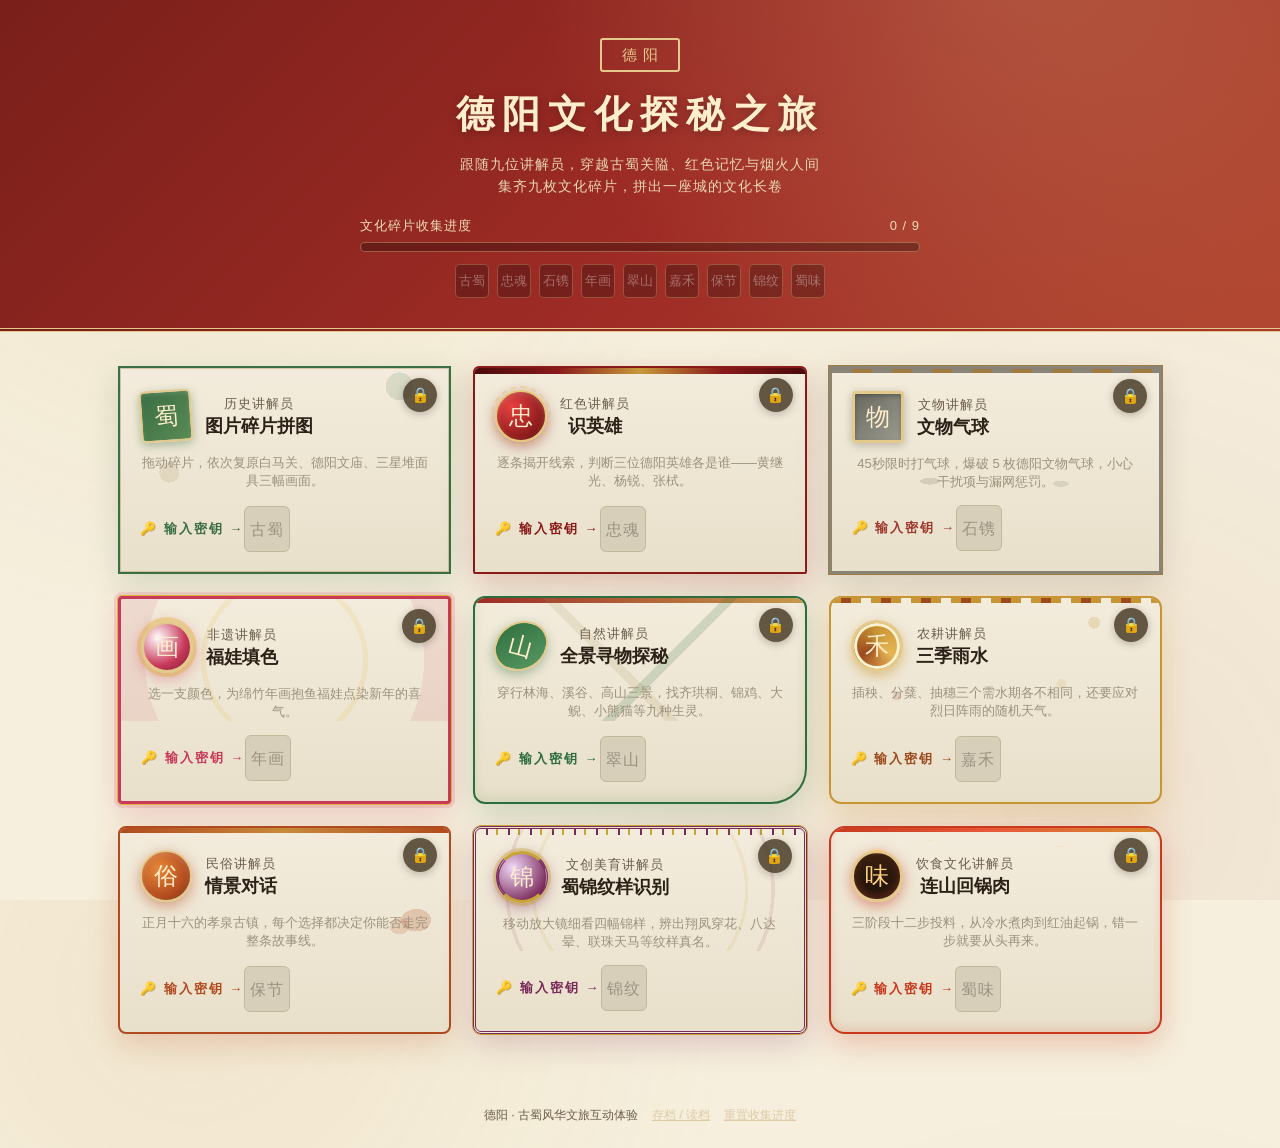
==== commit 6c341178: "Redirect legacy game entry to the current root site" ====
--- a/游戏/index.html
+++ b/游戏/index.html
@@ -1,54 +1,13 @@
-<!DOCTYPE html>
+<!doctype html>
 <html lang="zh-CN">
 <head>
-<meta charset="UTF-8">
-<meta name="viewport" content="width=device-width, initial-scale=1.0">
-<title>德阳文化探秘 · 九大讲解员互动小游戏</title>
-<link rel="stylesheet" href="style.css?v=16">
+  <meta charset="UTF-8">
+  <meta http-equiv="refresh" content="0; url=../">
+  <meta name="viewport" content="width=device-width, initial-scale=1.0">
+  <title>正在跳转到最新版本</title>
 </head>
 <body>
-
-<header class="hero">
-  <div class="hero-inner">
-    <div class="hero-mark">德阳</div>
-    <h1>德阳文化探秘之旅</h1>
-    <p class="hero-sub">跟随九位讲解员，穿越古蜀关隘、红色记忆与烟火人间<br>集齐九枚文化碎片，拼出一座城的文化长卷</p>
-    <div class="progress-wrap">
-      <div class="progress-info">
-        <span>文化碎片收集进度</span>
-        <span id="progressText">0 / 9</span>
-      </div>
-      <div class="progress-bar"><div id="progressBar" class="progress-fill"></div></div>
-      <div id="fragmentBar" class="fragment-bar"></div>
-    </div>
-  </div>
-</header>
-
-<main class="container">
-  <div id="stationGrid" class="station-grid"></div>
-  <div id="allDone" class="all-done" hidden>
-    <div class="all-done-seal">大成</div>
-    <h2>九鼎齐聚 · 文化大成</h2>
-    <p>古蜀、忠魂、石镌、年画、翠山、嘉禾、保节、锦纹、蜀味——九枚碎片在握，你已走完德阳文化长卷。</p>
-    <button id="resetBtn" class="btn btn-ghost btn-sm">重新开始探索</button>
-  </div>
-</main>
-
-<footer class="footer">
-  <span>德阳 · 古蜀风华文旅互动体验</span>
-  <button id="resetBtn2" class="link-btn">重置收集进度</button>
-</footer>
-
-<script src="js/common.js?v=16"></script>
-<script src="js/g1-puzzle.js?v=16"></script>
-<script src="js/g2-scratch.js?v=16"></script>
-<script src="js/g3-balloons.js?v=16"></script>
-<script src="js/g4-coloring.js?v=16"></script>
-<script src="js/g5-hidden.js?v=16"></script>
-<script src="js/g6-rain.js?v=16"></script>
-<script src="js/g7-dialogue.js?v=16"></script>
-<script src="js/g8-magnifier.js?v=16"></script>
-<script src="js/g9-cooking.js?v=16"></script>
-<script src="js/main.js?v=16"></script>
+  <p>正在跳转到最新版本……</p>
+  <script>location.replace('../');</script>
 </body>
 </html>
